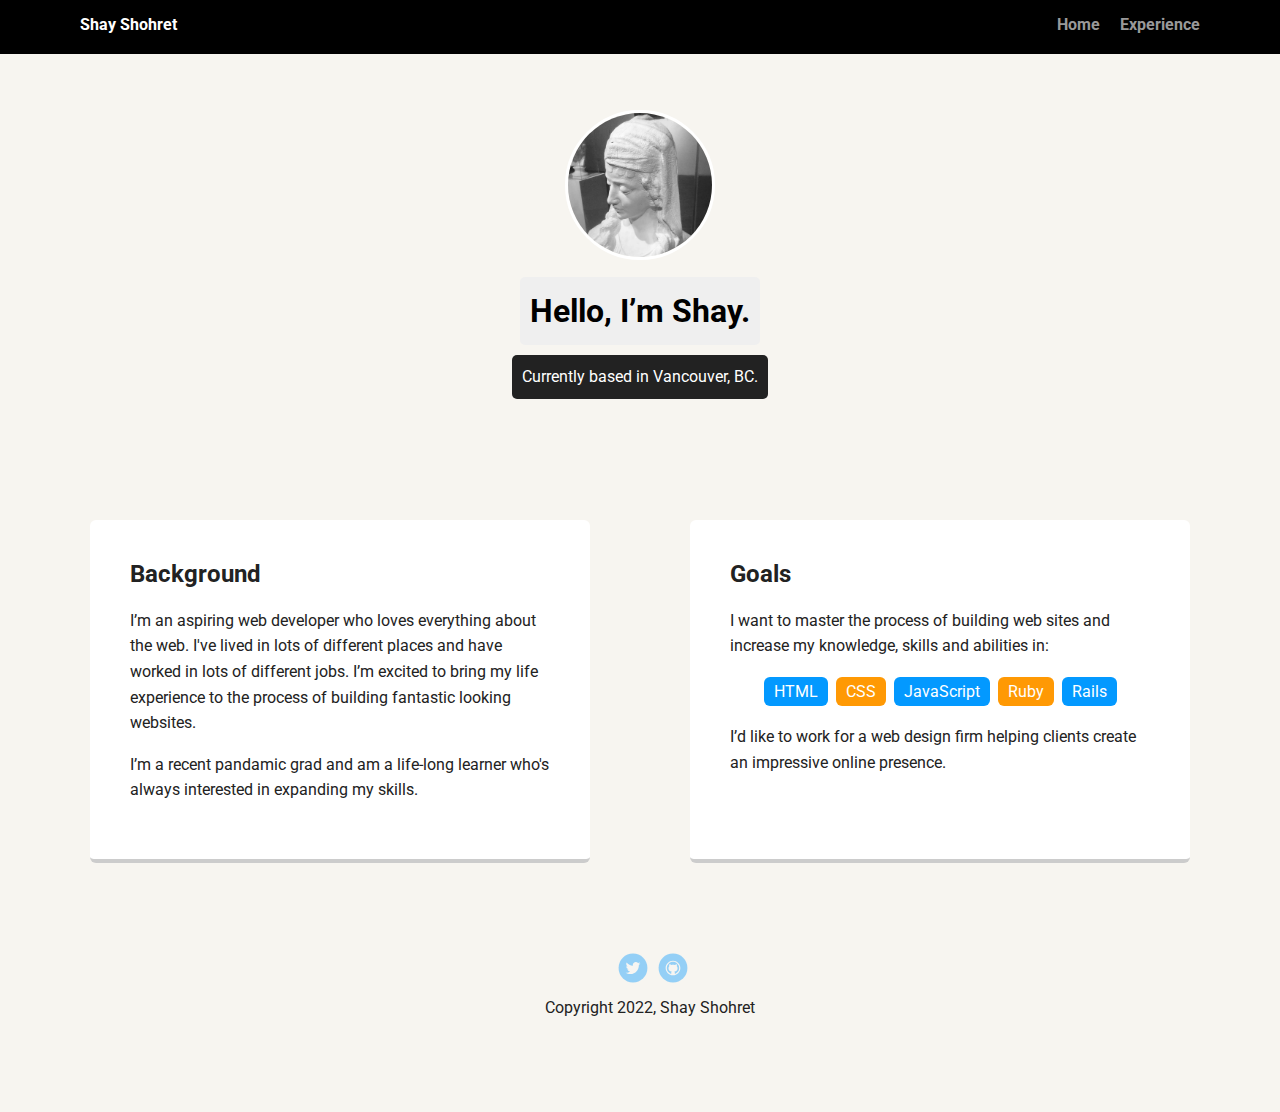
==== index.html @ df43036b "updated title, and a few list items" ====
<!doctype html>
<html lang="en">
<head>
  <meta charset="utf-8">
  <title>Shay's Profile</title>
  <meta name="viewport" content="width=device-width, initial-scale=1.0">
  <link rel="stylesheet" href="styles.css">
  <link href="https://fonts.googleapis.com/css?family=Muli%7CRoboto:400,300,500,700,900" rel="stylesheet"></head>
  <body>

    <div class="main-nav">
        <ul class="nav">
          <li class="name">Shay Shohret</li>
          <li><a href="#">Home</a></li>
          <li><a href="experience.html">Experience</a></li>
        </ul>
    </div>

    <header>
      <img src="images/me.jpg" alt= "Photo of Shay Shohret" class="profile-image">
      <h1 class="tag name"> Hello, I’m Shay.</h1>
      <p class="tag location">Currently based in Vancouver, BC.</p>
    </header>

    <main class="flex">
      <div class="card">
        <h2>Background</h2>
        <p>I’m an aspiring web developer who loves everything about the web. I've lived in lots of different places and have worked in lots of different jobs. I’m excited to bring my life experience to the process of building fantastic looking websites.</p>
        <p>I’m a recent pandamic grad and am a life-long learner who's always interested in expanding my skills.</p>
      </div> 

      <div class="card">
        <h2>Goals</h2>
        <p>I want to master the process of building web sites and increase my knowledge, skills and abilities in:</p>
        <ul class="skills">
          <li>HTML</li>
          <li>CSS</li>
          <li>JavaScript</li>
          <li>Ruby</li>
          <li>Rails</li>
        </ul>
        <p>I’d like to work for a web design firm helping clients create an impressive online presence.</p>
      </div> 

    </main>
    <footer>
      <ul>
        <li><a href="https://twitter.com/Shae_Code" class="social twitter" target="_blank">Twitter</a></li>
        <li><a href="https://github.com/Shayinur/Shayinur" class="social github">Github</a></li>
      </ul>
      <p class="copyright">Copyright 2022, Shay Shohret</p>
    </footer>
  </body>
  </html>
---- styles.css ----
/* Global Layout Set-up */
* { 
  box-sizing: border-box;
}
  
body {
  margin: 0;
  padding: 0;
  text-align: center;
  font-family: 'Roboto', sans-serif;
  color: #222;
  background: #f7f5f0;
}
/* Link Styles */

a {
  text-decoration: none;
  color: #999;
}
a:hover {
  color: #6633ff;
}

/* Section Styles */

.main-nav {
  width: 100%;
  background: black;
  min-height: 30px;
  padding: 10px;
  position: fixed;
  text-align: center;
}
.nav {
  display: flex;
  justify-content: space-around;
  font-weight: 700;
  list-style-type: none;
  margin: 0 auto;
  padding: 0;
}

.nav .name {
    display: block;
    margin-right: auto;
    color: white;
}
.nav li {
  padding: 5px 10px 10px 10px;
}
.nav a {
  transition: all .5s;
}
.nav a:hover {
  color: white
}

header {
  text-align: center;
  background: url('images/IMG_0707.JPG') no-repeat top center ;
  background-size: cover;
  overflow: hidden;
  padding-top: 60px;
}
header {
  line-height: 1.5;
}
header .profile-image {
  margin-top: 50px;
  width: 150px;
  height: 150px;
  border-radius: 50%;
  border: 3px solid white;
  transition: all .5s;
}
header .profile-image:hover {
  transform: scale(1.2) rotate(5deg);
}
.tag {
  background-color: #efefef;
  color: black;
  padding: 10px;
  border-radius: 5px;
  display: table;
  margin: 10px auto;
} 
.location {
  background-color: #222;
  color: white;
}
.card {
  margin: 30px;
  padding: 20px 40px 40px;
  max-width: 500px;
  text-align: left;
  background: #fff;
  border-bottom: 4px solid #ccc;
  border-radius: 6px;
  transition: all .5s;
}
.card:hover {
  border-color: #ff99ff;
}

ul.skills {
  padding: 0;
  text-align: center;
}

.skills li {
  border-radius: 6px;
  display: inline-block;
  background: #ff9904;
  color: white;
  padding: 5px 10px;
  margin: 2px;
}

.skills li:nth-child(odd) {
  background: #0399ff;
}

footer {
  width: 100%;
  min-height: 30px;
  padding: 20px 0 40px 20px;
}

footer .copyright {
  top: -8px;
  font-size: .75em;
}

footer ul {
  list-style-type: none;
  margin: 0;
  padding: 0;
}

footer ul li {
  display: inline-block;
}

a.social {
  display: inline-block;
  text-indent: -9999px;
  margin-left: 5px;
  width: 30px;
  height: 30px;
  background-size: 30px 30px;
  opacity: .4;
  transition: all .5s;
}
a.twitter {
  background-image: url(images/twitter.svg);
}
a.linkedin {
  background-image: url(images/linkedin.svg);
}
a.github {
  background-image: url(images/github.svg);
}
a.social:hover {
  opacity: 1;
}
.clearfix {
  clear: both;
}

/* Styles for larger screens */
@media screen and (min-width: 720px) {
  
  .flex {
      display: -ms-flexbox;      /* TWEENER - IE 10 */
      display: flex; 
      max-width: 1200px;
      -ms-flex-pack: distribute;
      justify-content: space-around;
      margin: 0 auto;
  }

  header {
    min-height: 470px;
  }

  .nav {
    max-width: 1200px;
    padding: 0 30px;
  }


  main {
    padding-top: 20px;
  }

  main p {
    line-height: 1.6em;
  }

  footer {
    font-size: 1.3em;
    max-width: 1200px;
    margin: 40px auto;
  }

}
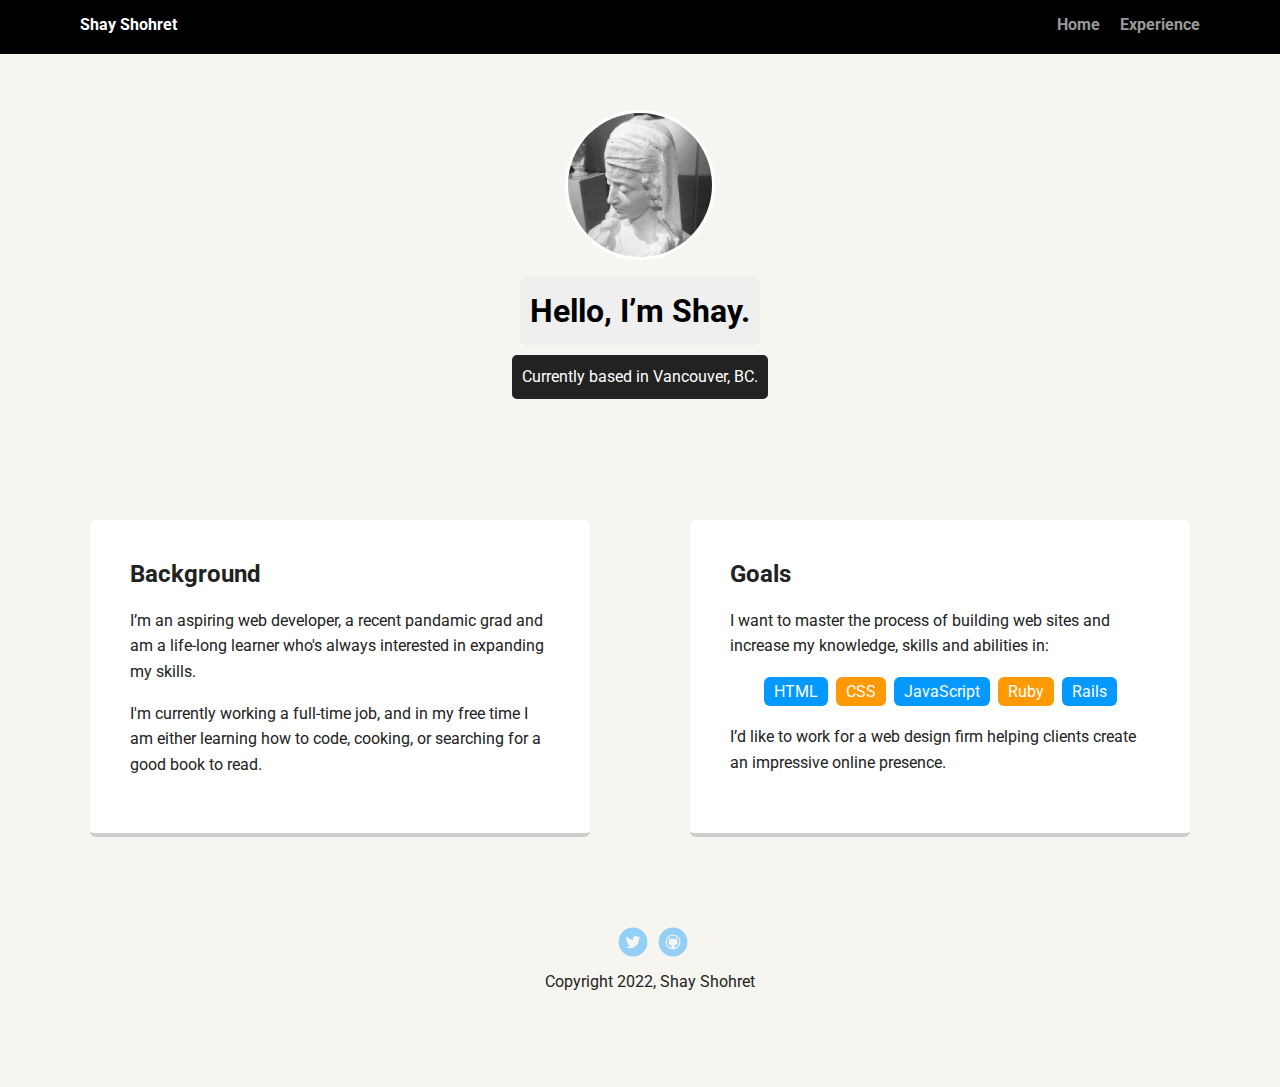
==== commit 7cca6d3f: "edited content in the 'background' section" ====
--- a/index.html
+++ b/index.html
@@ -25,8 +25,8 @@
     <main class="flex">
       <div class="card">
         <h2>Background</h2>
-        <p>I’m an aspiring web developer who loves everything about the web. I've lived in lots of different places and have worked in lots of different jobs. I’m excited to bring my life experience to the process of building fantastic looking websites.</p>
-        <p>I’m a recent pandamic grad and am a life-long learner who's always interested in expanding my skills.</p>
+        <p>I’m an aspiring web developer, a recent pandamic grad and am a life-long learner who's always interested in expanding my skills.  </p>
+        <p>I'm currently working a full-time job, and in my free time I am either learning how to code, cooking, or searching for a good book to read.</p>
       </div> 
 
       <div class="card">
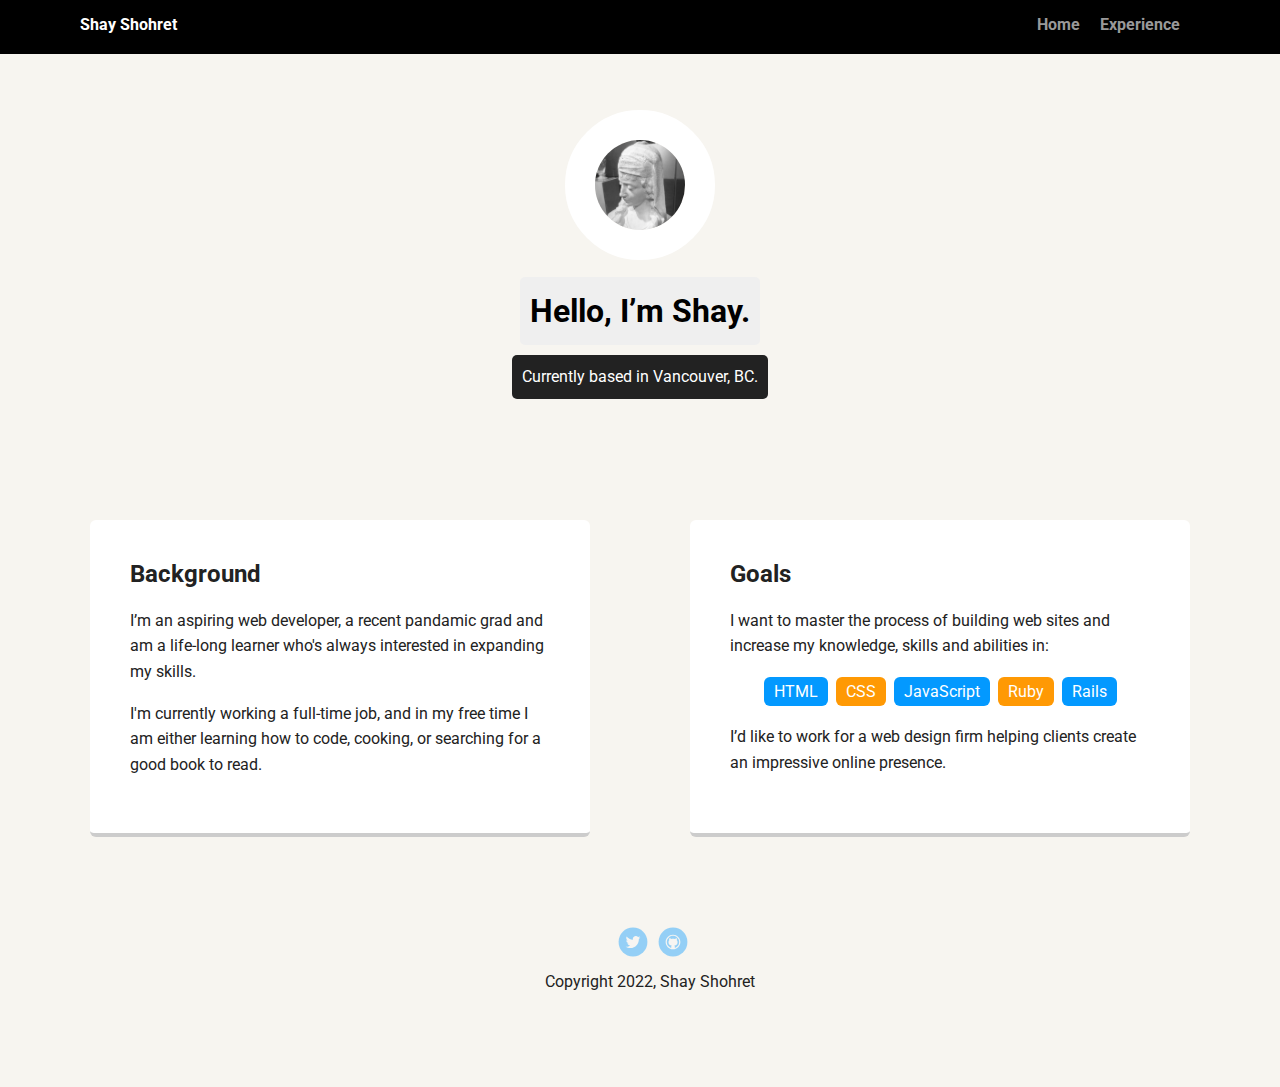
==== commit 008fd656: "added a new hobbies page and edited profile pic css styling" ====
--- a/index.html
+++ b/index.html
@@ -11,8 +11,9 @@
     <div class="main-nav">
         <ul class="nav">
           <li class="name">Shay Shohret</li>
-          <li><a href="#">Home</a></li>
+          <li><a href="index.html">Home</a></li>
           <li><a href="experience.html">Experience</a></li>
+          <li><a href="hobbies.html"></a></li>
         </ul>
     </div>
 
--- a/styles.css
+++ b/styles.css
@@ -70,11 +70,11 @@
   width: 150px;
   height: 150px;
   border-radius: 50%;
-  border: 3px solid white;
+  border: 30px solid white;
   transition: all .5s;
 }
 header .profile-image:hover {
-  transform: scale(1.2) rotate(5deg);
+  transform: scale(2) rotate(365deg);
 }
 .tag {
   background-color: #efefef;
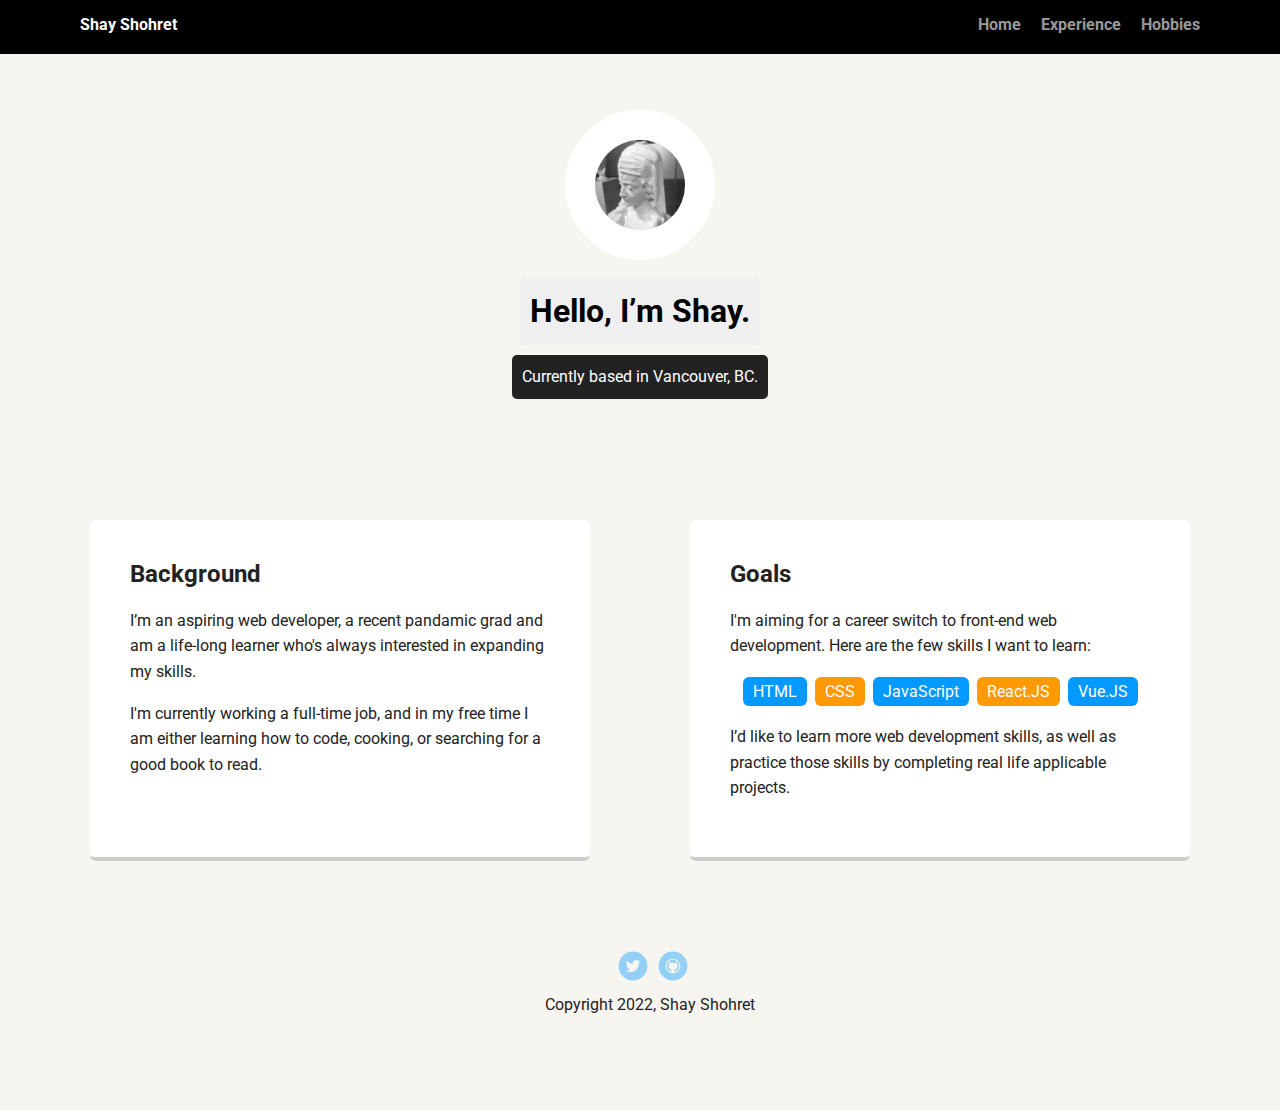
==== commit 919232b3: "added new content" ====
--- a/index.html
+++ b/index.html
@@ -8,14 +8,14 @@
   <link href="https://fonts.googleapis.com/css?family=Muli%7CRoboto:400,300,500,700,900" rel="stylesheet"></head>
   <body>
 
-    <div class="main-nav">
+    <nav class="main-nav">
         <ul class="nav">
           <li class="name">Shay Shohret</li>
           <li><a href="index.html">Home</a></li>
           <li><a href="experience.html">Experience</a></li>
-          <li><a href="hobbies.html"></a></li>
+          <li><a href="hobbies.html">Hobbies</a></li>
         </ul>
-    </div>
+    </nav>
 
     <header>
       <img src="images/me.jpg" alt= "Photo of Shay Shohret" class="profile-image">
@@ -24,24 +24,24 @@
     </header>
 
     <main class="flex">
-      <div class="card">
+      <section class="card">
         <h2>Background</h2>
         <p>I’m an aspiring web developer, a recent pandamic grad and am a life-long learner who's always interested in expanding my skills.  </p>
         <p>I'm currently working a full-time job, and in my free time I am either learning how to code, cooking, or searching for a good book to read.</p>
-      </div> 
+      </section> 
 
-      <div class="card">
+      <section class="card">
         <h2>Goals</h2>
-        <p>I want to master the process of building web sites and increase my knowledge, skills and abilities in:</p>
+        <p>I'm aiming for a career switch to front-end web development. Here are the few skills I want to learn:</p>
         <ul class="skills">
           <li>HTML</li>
           <li>CSS</li>
           <li>JavaScript</li>
-          <li>Ruby</li>
-          <li>Rails</li>
+          <li>React.JS</li>
+          <li>Vue.JS</li>
         </ul>
-        <p>I’d like to work for a web design firm helping clients create an impressive online presence.</p>
-      </div> 
+        <p>I’d like to learn more web development skills, as well as practice those skills by completing real life applicable projects.</p>
+      </section> 
 
     </main>
     <footer>
--- a/styles.css
+++ b/styles.css
@@ -154,9 +154,7 @@
 a.twitter {
   background-image: url(images/twitter.svg);
 }
-a.linkedin {
-  background-image: url(images/linkedin.svg);
-}
+
 a.github {
   background-image: url(images/github.svg);
 }
